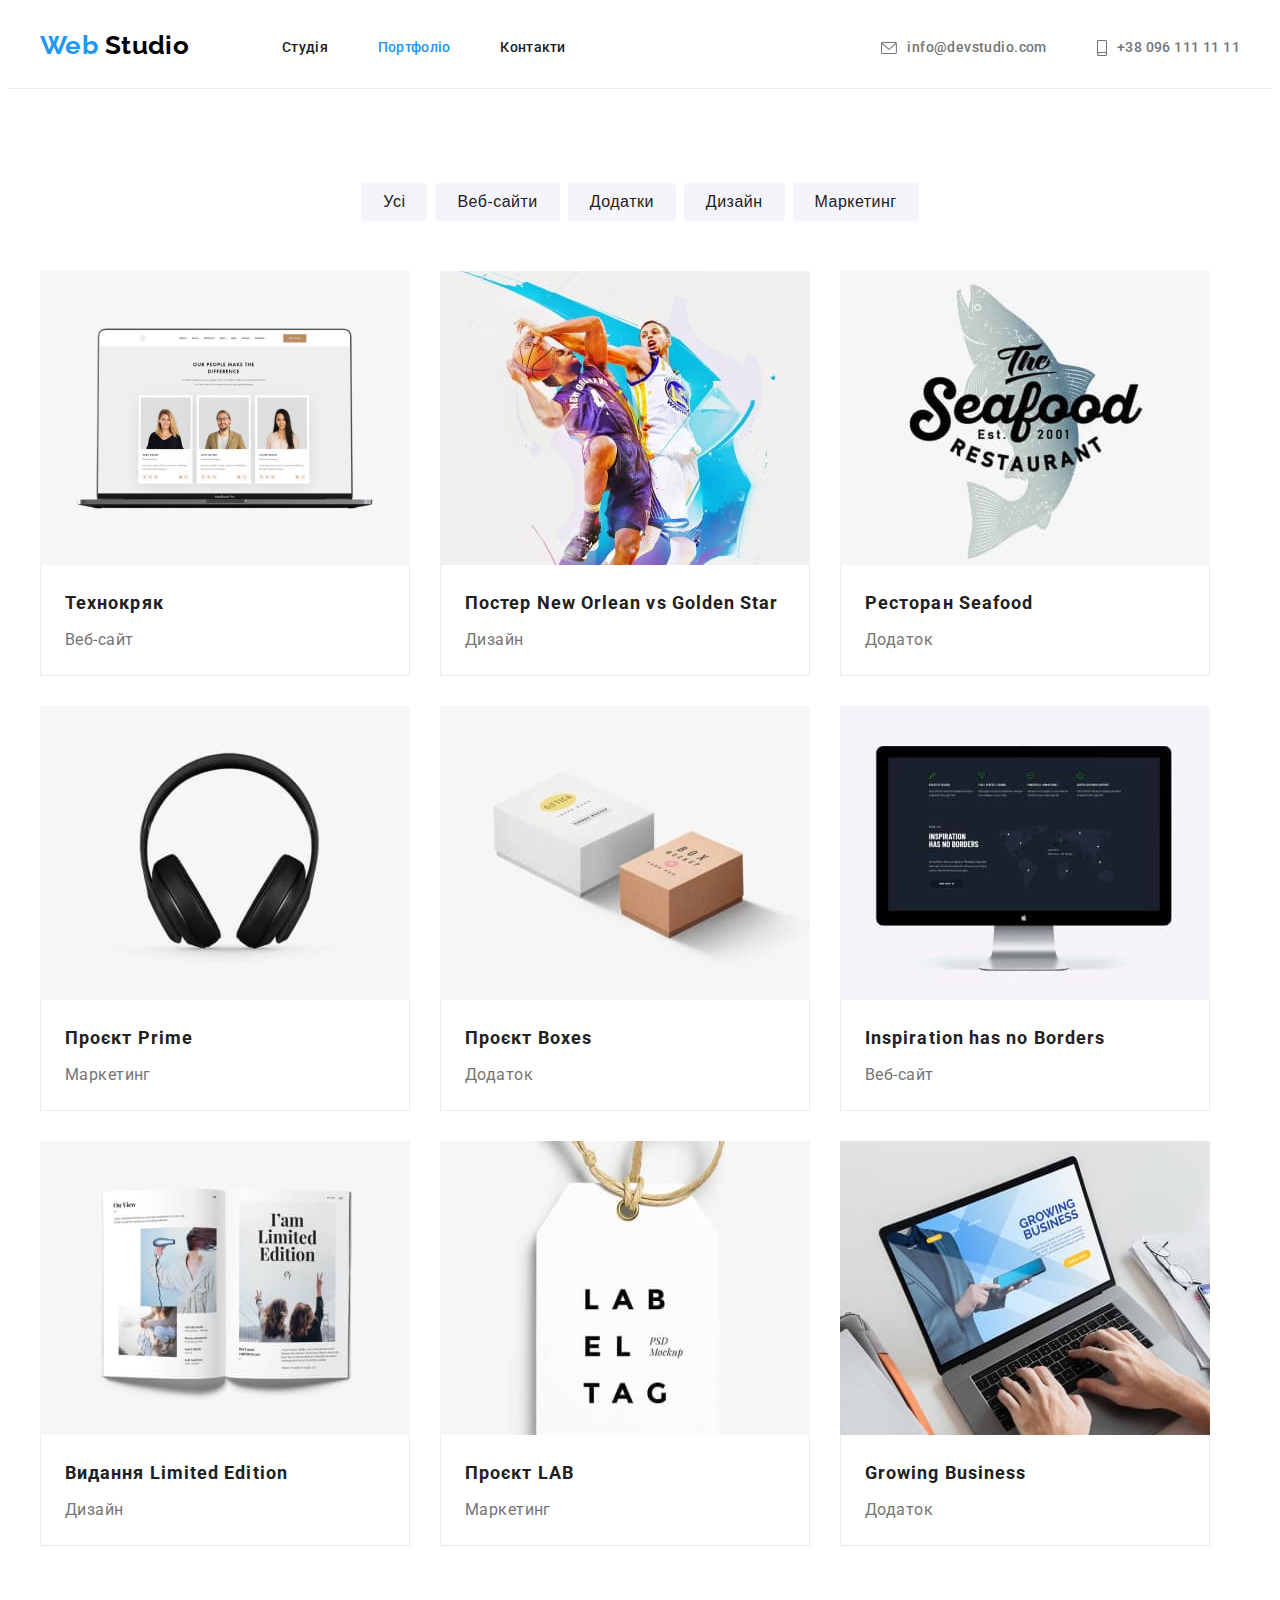
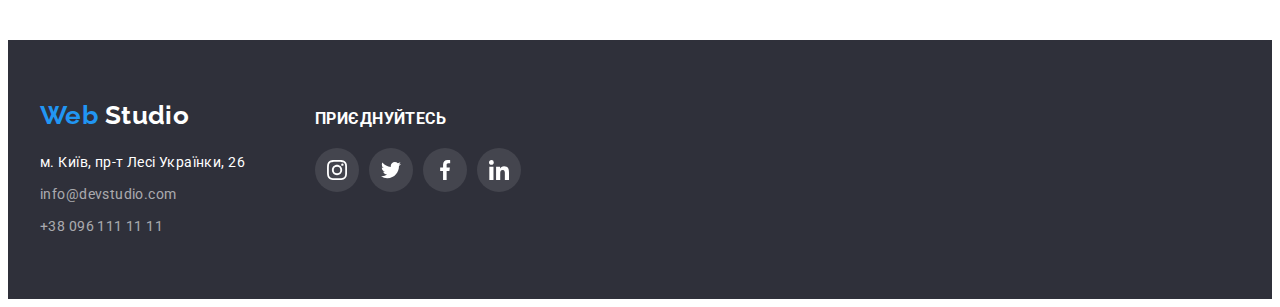
==== portfolio.html @ 29ea5ec9 "HW 5" ====
<!DOCTYPE html>
<html lang="en">
  <head>
    <meta charset="UTF-8" />
    <meta http-equiv="X-UA-Compatible" content="IE=edge" />
    <meta name="viewport" content="width=device-width, initial-scale=1.0" />
    <title>Document</title>
    <link rel="preconnect" href="https://fonts.googleapis.com" />
    <link rel="preconnect" href="https://fonts.gstatic.com" crossorigin />
    <link
      href="https://fonts.googleapis.com/css2?family=Raleway:wght@700&family=Roboto:wght@400;500;700;900&display=swap"
      rel="stylesheet"
    />
    <link
      rel="stylesheet"
      href="https://cdnjs.cloudflare.com/ajax/libs/modern-normalize/1.1.0/modern-normalize.min.css"
      integrity="sha512-wpPYUAdjBVSE4KJnH1VR1HeZfpl1ub8YT/NKx4PuQ5NmX2tKuGu6U/JRp5y+Y8XG2tV+wKQpNHVUX03MfMFn9Q=="
      crossorigin="anonymous"
      referrerpolicy="no-referrer"
    />
    <link rel="stylesheet" href="./css/styles.css" />
  </head>
  <body>
    <header>
      <!--Nav menu-->
      <div class="conteiner-head head-flex">
        <nav class="nav-flex">
          <a class="logo" href="./index.html">
            Web
            <span class="logo-studio">Studio</span>
          </a>

          <ul class="nav">
            <li class="item">
              <a class="nav-link studio" href="./index.html">Студія</a>
            </li>
            <li class="item">
              <a class="nav-link portfolio current" href="./portfolio.html"
                >Портфоліо</a
              >
            </li>
            <li class="item">
              <a class="nav-link contacts" href="">Контакти</a>
            </li>
          </ul>
        </nav>

        <!--Contacts-->
        <ul class="contacts">
          <li class="item">
            <a class="mail svg-contacts" href="mailto:info@devstudio.com">
              <svg class="svg-icons" width="16px" height="12px">
                <use href="./images/sprite.svg#icon-envelope"></use>
              </svg>
              info@devstudio.com
            </a>
          </li>
          <li class="item">
            <a class="tel svg-contacts" href="tel:+380961111111">
              <svg class="svg-icons" width="10px" height="16px">
                <use href="./images/sprite.svg#icon-smartphone"></use>
              </svg>
              +38 096 111 11 11
            </a>
          </li>
        </ul>
      </div>
    </header>
    <main>
      <!-- Filters -->
      <section class="portfolio section portfolio-border">
        <div class="conteiner">
          <ul class="button-portfolio">
            <li class="but">
              <button class="button-filters" type="button">Усі</button>
            </li>
            <li class="but">
              <button class="button-filters" type="button">Веб-сайти</button>
            </li>
            <li class="but">
              <button class="button-filters" type="button">Додатки</button>
            </li>
            <li class="but">
              <button class="button-filters" type="button">Дизайн</button>
            </li>
            <li class="but">
              <button class="button-filters" type="button">Маркетинг</button>
            </li>
          </ul>

          <!-- Portfolio -->
          <h1 class="visually-hidden">Портфоліо</h1>
          <!-- h2 потім скирю, вирішив вказати для семантичності  -->
          <ul class="portfolio-list">
            <li class="portfolio-item">
              <a href="" class="portfolio-link">
                <img
                  class="portfolio-img"
                  src="./images/portfolio_img/img_2.jpg"
                  alt="Технокряк"
                  width="370"
                />
                <div class="products">
                  <h2 class="portfolio-title">Технокряк</h2>
                  <p class="portfolio-content">Веб-сайт</p>
                </div>
              </a>
            </li>
            <li class="portfolio-item">
              <a href="" class="portfolio-link">
                <img
                  class="portfolio-img"
                  src="./images/portfolio_img/img_9.jpg"
                  alt="Постер New Orlean vs Golden Star"
                  width="370"
                />
                <div class="products">
                  <h2 class="portfolio-title">
                    Постер New Orlean vs Golden Star
                  </h2>
                  <p class="portfolio-content">Дизайн</p>
                </div>
              </a>
            </li>
            <li class="portfolio-item">
              <a href="" class="portfolio-link">
                <img
                  class="portfolio-img"
                  src="./images/portfolio_img/img_1.jpg"
                  alt="Ресторан Seafood"
                  width="370"
                />
                <div class="products">
                  <h2 class="portfolio-title">Ресторан Seafood</h2>
                  <p class="portfolio-content">Додаток</p>
                </div>
              </a>
            </li>
            <li class="portfolio-item">
              <a href="" class="portfolio-link">
                <img
                  class="portfolio-img"
                  src="./images/portfolio_img/img_3.jpg"
                  alt="Проєкт Prime"
                  width="370"
                />
                <div class="products">
                  <h2 class="portfolio-title">Проєкт Prime</h2>
                  <p class="portfolio-content">Маркетинг</p>
                </div>
              </a>
            </li>
            <li class="portfolio-item">
              <a href="" class="portfolio-link">
                <img
                  class="portfolio-img"
                  src="./images/portfolio_img/img_4.jpg"
                  alt="Проєкт Boxes"
                  width="370"
                />
                <div class="products">
                  <h2 class="portfolio-title">Проєкт Boxes</h2>
                  <p class="portfolio-content">Додаток</p>
                </div>
              </a>
            </li>
            <li class="portfolio-item">
              <a href="" class="portfolio-link">
                <img
                  class="portfolio-img"
                  src="./images/portfolio_img/img_5.jpg"
                  alt="Inspiration has no Borders"
                  width="370"
                />
                <div class="products">
                  <h2 class="portfolio-title">Inspiration has no Borders</h2>
                  <p class="portfolio-content">Веб-сайт</p>
                </div>
              </a>
            </li>
            <li class="portfolio-item">
              <a href="" class="portfolio-link">
                <img
                  class="portfolio-img"
                  src="./images/portfolio_img/img_6.jpg"
                  alt="Видання Limited Edition"
                  width="370"
                />
                <div class="products">
                  <h2 class="portfolio-title">Видання Limited Edition</h2>
                  <p class="portfolio-content">Дизайн</p>
                </div>
              </a>
            </li>
            <li class="portfolio-item">
              <a href="" class="portfolio-link">
                <img
                  class="portfolio-img"
                  src="./images/portfolio_img/img_7.jpg"
                  alt="Проєкт LAB"
                  width="370"
                />
                <div class="products">
                  <h2 class="portfolio-title">Проєкт LAB</h2>
                  <p class="portfolio-content">Маркетинг</p>
                </div>
              </a>
            </li>
            <li class="portfolio-item">
              <a href="" class="portfolio-link">
                <img
                  class="portfolio-img"
                  src="./images/portfolio_img/img_8.jpg"
                  alt="Growing Business"
                  width="370"
                />
                <div class="products">
                  <h2 class="portfolio-title">Growing Business</h2>
                  <p class="portfolio-content">Додаток</p>
                </div>
              </a>
            </li>
          </ul>
        </div>
      </section>
    </main>
    <!--Footer-->
    <footer class="footer">
      <div class="conteiner">
        <div class="conteiner-adres">
          <div class="adress-left">
            <a class="logo" href="./index.html">
              Web
              <span class="logo-studio-collor">Studio</span>
            </a>
            <address class="adres conteiner-footer-flex">
              <ul class="address-list">
                <li class="address-item">
                  <a
                    class="address-position"
                    href="https://goo.gl/maps/iZfFcjyfjf4LChwR7"
                    target="_blank"
                    rel="noopener noreferrer"
                  >
                    <span class="address"
                      >м. Київ, пр-т Лесі Українки, 26</span
                    ></a
                  >
                </li>
                <li class="item">
                  <a class="contacts-foot" href="mailto:info@devstudio.com"
                    >info@devstudio.com</a
                  >
                </li>
                <li class="item">
                  <a class="contacts-foot" href="tel:+380961111111"
                    >+38 096 111 11 11</a
                  >
                </li>
              </ul>
            </address>
          </div>
          <!-- Средняя часть футера с линками на соц сети -->
          <div class="center-footer">
            <h3 class="title-footer">Приєднуйтесь</h3>
            <ul class="footer-link">
              <li class="social-link-cont">
                <a
                  href="https://www.instagram.com/"
                  aria-label="Instagram"
                  class="href-footer-link"
                >
                  <svg class="soc-icons" width="20px" height="20px">
                    <use href="./images/sprite.svg#icon-instagram"></use>
                  </svg>
                </a>
              </li>
              <li class="social-link-cont">
                <a
                  href="https://www.twitter.com/"
                  aria-label="Twitter"
                  class="href-footer-link"
                >
                  <svg class="soc-icons" width="20px" height="20px">
                    <use href="./images/sprite.svg#icon-twitter"></use>
                  </svg>
                </a>
              </li>
              <li class="social-link-cont">
                <a
                  href="https://www.facebook.com/"
                  aria-label="Facebook"
                  class="href-footer-link"
                >
                  <svg class="soc-icons" width="20px" height="20px">
                    <use href="./images/sprite.svg#icon-facebook"></use>
                  </svg>
                </a>
              </li>
              <li class="social-link-cont">
                <a
                  href="https://www.linkedin.com/"
                  aria-label="linkedin"
                  class="href-footer-link"
                >
                  <svg class="soc-icons" width="20px" height="20px">
                    <use href="./images/sprite.svg#icon-linkedin"></use>
                  </svg>
                </a>
              </li>
            </ul>
          </div>
        </div>
      </div>
    </footer>
  </body>
</html>
<!--Readi quest-->
---- css/styles.css ----
:root {
  --brand-color-left: #2196F3;
  --brand-color-right: #000000;
  --brand-color-fut: #FFFFFF;
  --hover-color: #2196F3;
  --nav-color: #212121;
  --contacts-color: #757575;
  --hero-bg-color: #2F303A;
  --light-collor: #FFFFFF;
  --button-color: #2196F3;
  --button-hover-color: #188CE8;
  --spec-content-color: #757575;
  --team-content-color: #F5F4FA; 
  --footer-color: #2F303A;
  --cont-foot-color: #ffffff99;
  --button-filters-color: #F5F4FA;
  --portfolio-content-color: #757575;
  --soft-color: #212121;
  --border-color-top: #ECECEC;
  --icons-color: #AFB1B8;
}


body {
  font-family: 'Roboto';
  font-size: 14px;
  color: var(--soft-color);
  letter-spacing: 0.03em;
  background-color: var(--light-collor);
  
}

h1, h2, h3, p, ul {
  margin: 0;
  padding: 0;
}
li {
  list-style-type: none;
}

img {
  display: block;
  max-width: 100%;
  height: auto;
}

a {
  text-decoration: none;
}

.section {
  padding-top: 94px;
  padding-bottom: 94px;
}
/* Оформлення логотипу */
.logo {
text-decoration: none;
font-family: 'Raleway';
  font-weight: 700;
  font-size: 26px;
  line-height: 1.19;
  color: var(--brand-color-left);
}
/* Друга частина лого */
.logo-studio {
  text-decoration: none;
font-family: 'Raleway';
  font-weight: 700;
  font-size: 26px;
  line-height: 1.19;
  color: var(--brand-color-right);
}
/* Частина лого у футері (біла)*/
.logo-studio-collor {
font-family: 'Raleway';
  font-weight: 700;
  font-size: 26px;
  line-height: 1.19;
  color: var(--brand-color-fut);
}

/* Навігація сайту */
.nav-link {
  display: block;
  padding-top: 10px;
  padding-bottom: 10px;
  text-decoration: none;
  list-style: none;
    font-weight: 500;
    line-height: 1.14;
    letter-spacing: 0.02em;
    color: var(--nav-color);

}

.head-flex {
  display: flex;
  align-items: center;
  height: 80px;

}
.nav .item {
  margin-right: 50px;
}

.nav .item:last-child {
  margin-right: 0;

}

.nav-flex {
  display: flex;
}
.nav {
  display: flex;
  margin-left: 93px;
}
.nav-link:hover, 
.nav-link:focus {
  color: var(--hover-color);
}

.nav .studio.current,
.nav .portfolio.current {
  color: var(--hover-color);
}


.conteiner-bottom.portf {
  margin-bottom: 94px;
}

.conteiner-head {
  margin-left: auto;
  margin-right: auto;
  width: 1200px;
  padding-left: 15px;
  padding-right: 15px;
}



.conteiner {
  margin: 0 auto;
  width: 1200px;
  padding-left: 15px;
  padding-right: 15px;
}

/* Контакти сайту */
.contacts a {
  display: flex;
  align-items: center;
    font-weight: 500;
    line-height: 1.14;
    text-decoration: none;
    color: var(--contacts-color);
}

.contacts a:hover,
.contacts a:focus {
color: var(--hover-color);
}


.contacts {
  display:flex;
  margin-left: auto;
  align-items: center
}

.contacts .item {
  margin-right: 50px;
}

.contacts .item:last-child {
  margin-right: 0;
}


.svg-icons{
    margin-right: 10px;
    fill: currentColor;
}


.svg-contacts-conteiner {
  display: block;
  
}
/* Стилі на основний заголовок  */

.hero {
  max-width: 1600px;
  height: 600px;
  margin-left: auto;
  margin-right: auto;
  text-align: center;
  padding: 200px 0;
  background-image: linear-gradient( to right, rgba(47, 48, 58, 0.4), rgba(47, 48, 58, 0.4) ), url(../images/bg_mode.jpg);
  background-color: var(--hero-bg-color);
  background-repeat: no-repeat;
  background-position: center;
  background-size: cover;
}

.heero-title {
  font-weight: 900;
    font-size: 44px;
    line-height: 1.36;
    width: 696px;
    margin: 0 auto;
    margin-bottom: 30px;
    letter-spacing: 0.06em;
    text-transform: uppercase;
    color: var(--light-collor);
    text-shadow: 0px 4px 4px rgba(0, 0, 0, 0.25);
  
}
/* Стилі на кнопку під основним банером */
.button {
    font-family: inherit;
    font-weight: 700;
    font-size: 16px;
    line-height: 1.88;
    align-items: center;
    text-align: center;
    letter-spacing: 0.06em;
    border-radius: 4px;
    padding: 10px 32px;
    min-width: 216px;
    border: none;
    background: var(--button-color);
      color: var(--light-collor);
}

.button:hover,
.button:focus {
  background: var(--button-hover-color);
    box-shadow: 0px 4px 4px rgba(0, 0, 0, 0.15);
}

.button,
.button-filters {
  cursor: pointer;
}
/* Скриваємо заголовок h2 та h1 у портфоліо */
.visually-hidden {
  position: absolute;
  white-space: nowrap;
  width: 1px;
  height: 1px;
  overflow: hidden;
  border: 0;
  padding: 0;
  clip: rect(0 0 0 0);
  clip-path: inset(50%);
  margin: -1px;
}

.svg-conteiner {
  width: 270px;
  height: 120px;
  background-color: var(--team-content-color);
  display: flex;
  justify-content: center;
  align-items: center;
  margin-bottom: 30px;
  border-radius: 4px;
}


.special-list {
  display: flex;
  flex-wrap: wrap;
}

.special-list .item {
  width: 270px;
}

.special-list .item + .item {
  margin-left: 30px;
}



.special-title {
    font-weight: 700;
    line-height: 1.14;
    text-transform: uppercase;
    font-size: 14px;
    margin-bottom: 10px;

}

.conteiner.speccial {
  margin-bottom: 94px;
}


.special-content {
    line-height: 1.71;
    color: var(--spec-content-color);
}

.title {
    font-weight: 700;
    font-size: 36px;
    line-height: 1.17;
    text-align: center;
}

.photo {
  display: flex;
  flex-wrap: wrap;
}
.photo .img + .img {
  margin-left: 30px;
}



.proffesional {
  padding-top: 0;
}

.team-list {
  display: flex;
  flex-wrap: wrap;
}

.team-list .team-item + .team-item {
  margin-left: 30px;
}

.team .title {
  margin-bottom: 50px;
}
.team-item {
  width: 270px;
  background-color: var(--light-collor);
  box-shadow: 0px 1px 3px rgba(0, 0, 0, 0.12), 0px 1px 1px rgba(0, 0, 0, 0.14), 0px 2px 1px rgba(0, 0, 0, 0.2);
    border-radius: 0px 0px 4px 4px;
}


.team-name {
  margin-bottom: 10px;
}


.team {
  background: var(--team-content-color);
}

.team-name {
font-weight: 500;
  font-size: 16px;
  line-height: 1.19;
  text-align: center;
}

.team-post {
  font-size: 16px;
  line-height: 1.19;
  text-align: center;
  color: var(--spec-content-color);
}

.div-team {
  padding-top: 30px;
  padding-bottom: 30px;
  
}

.social-link {
  display: flex;
  justify-content: center;
  margin-top: -14px;
  margin-bottom: 30px;
}

.href-social-link {
  display: flex;
  width: 44px;
  height: 44px;
  border-radius: 50%;
  justify-content: center;
  align-items: center;
  fill: var(--icons-color);
}

.social-link-cont:not(:last-child){
  margin-right: 10px;
}

.href-social-link:hover,
.href-social-link:focus {
fill: var(--light-collor);
 background-color: var(--hover-color);
}



.regular-link {
  display: flex;
  justify-content: center;
  align-items: center;
  width: 170px;
  height: 92px;
  border: 1px solid var(--icons-color);
  fill: var(--icons-color);
  border-radius: 4px;
}

.regular-cust:not(:last-child){
  margin-right: 30px;
}

.regular-cust-flex {
  display: flex;
  justify-content: center;
  align-self: center;
}

.regular-section .title {
margin-bottom: 50px;
}

.regular-link:hover,
 .regular-link:focus {
  fill: var(--hover-color);
  border: 1px solid var(--hover-color);
}

.conteiner-portfolio-bottom .title {
  padding-top: 94px;
padding-bottom: 50px;
}

.conteiner .busines {
  margin-bottom: 50px;
}


.footer.portfolio {
  margin-top: 94px;
}

.footer {
  background: var(--footer-color);
  padding: 60px 0;
}

.contacts-foot {
    text-decoration: none;
    font-weight: 400;
    line-height: 1.71;
    color: var(--cont-foot-color);

}

.contacts-foot:hover,
.contacts-foot:focus {
  color: var(--hover-color);
}
.address {
text-decoration: none;
line-height: 1.71;
color: var(--light-collor);
}

.address-item {
  line-height: 1.71;
  letter-spacing: 0.03em;
  color: var(--light-collor);
}


.title-footer {
    line-height: 1.14;
    text-transform: uppercase;
    margin-bottom: 20px;
    color: var(--light-collor);
}

.conteiner-adres {
  display: flex;
  align-items: baseline;
}

.footer-link {
  display: flex;
}

.href-footer-link {
  display: flex;
  width: 44px;
  height: 44px;
  border-radius: 50%;
  justify-content: center;
  align-items: center;
  fill: var(--brand-color-fut);
  background: rgba(255, 255, 255, 0.1);

}

.href-footer-link:hover,
.href-footer-link:focus {
  background: var(--hover-color)
}

.center-footer {
  margin-left: 70px;
}
/* Portfolio */

.button-filters {
  display: block;
  font-weight: 500;
    font-size: 16px;
    line-height: 1.63;
    letter-spacing: 0.03em;
    background-color: var(--button-filters-color);
    color: var(--nav-color);
    border-radius: 4px; 
    border: none;
    padding: 6px 22px;
}

.button-filters:hover,
.button-filters:focus {
  background-color: var(--button-hover-color);
  color: var(--light-collor);
  box-shadow: 0px 3px 1px rgba(0, 0, 0, 0.1), 0px 1px 2px rgba(0, 0, 0, 0.08), 0px 2px 2px rgba(0, 0, 0, 0.12);
}

.portfolio-border{
  border-top: 1px solid var(--border-color-top);

}

.portfolio-list {
  display: flex;
  flex-wrap: wrap;

}

.portfolio-item {
  width: 370px;
  margin-right: 30px;
  margin-bottom: 30px;
}

.portfolio-item:nth-child(3n){
  margin-right: 0px;
}

.portfolio-item:nth-last-child(-n + 3){
  margin-bottom: 0px;
}

.portfolio-link:hover,
.portfolio-link:focus {
  border: 1px solid #EEEEEE;
  box-shadow: 0px 1px 1px rgba(0, 0, 0, 0.12), 0px 4px 4px rgba(0, 0, 0, 0.06), 1px 4px 6px rgba(0, 0, 0, 0.16);
}
.portfolio-title {
  font-weight: 700;
    font-size: 18px;
    line-height: 2.0;
    letter-spacing: 0.06em;
    margin-bottom: 4px;
}

.portfolio-content {
    font-size: 16px;
    line-height: 1.87;
    color: var(--portfolio-content-color);

}

.portfolio-link {
  display: block;
  color: var(--soft-color);
}

.products {
  padding: 20px 24px 20px 24px;
  border: 1px solid var(--border-color-top);
  border-top: none;
  
}


.adres {
  font-style: normal;
  margin-top: 20px;
}
.address-position {
  text-decoration: none;
}

.address:hover,
.address:focus{
  color: var(--button-hover-color);
}


.button-portfolio {
  display: flex;
justify-content: center;
margin-bottom: 50px;

}

.button-portfolio .but + .but {
margin-left: 8px;

}

.address-list .item {
margin-top: 8px;
}

/* test */
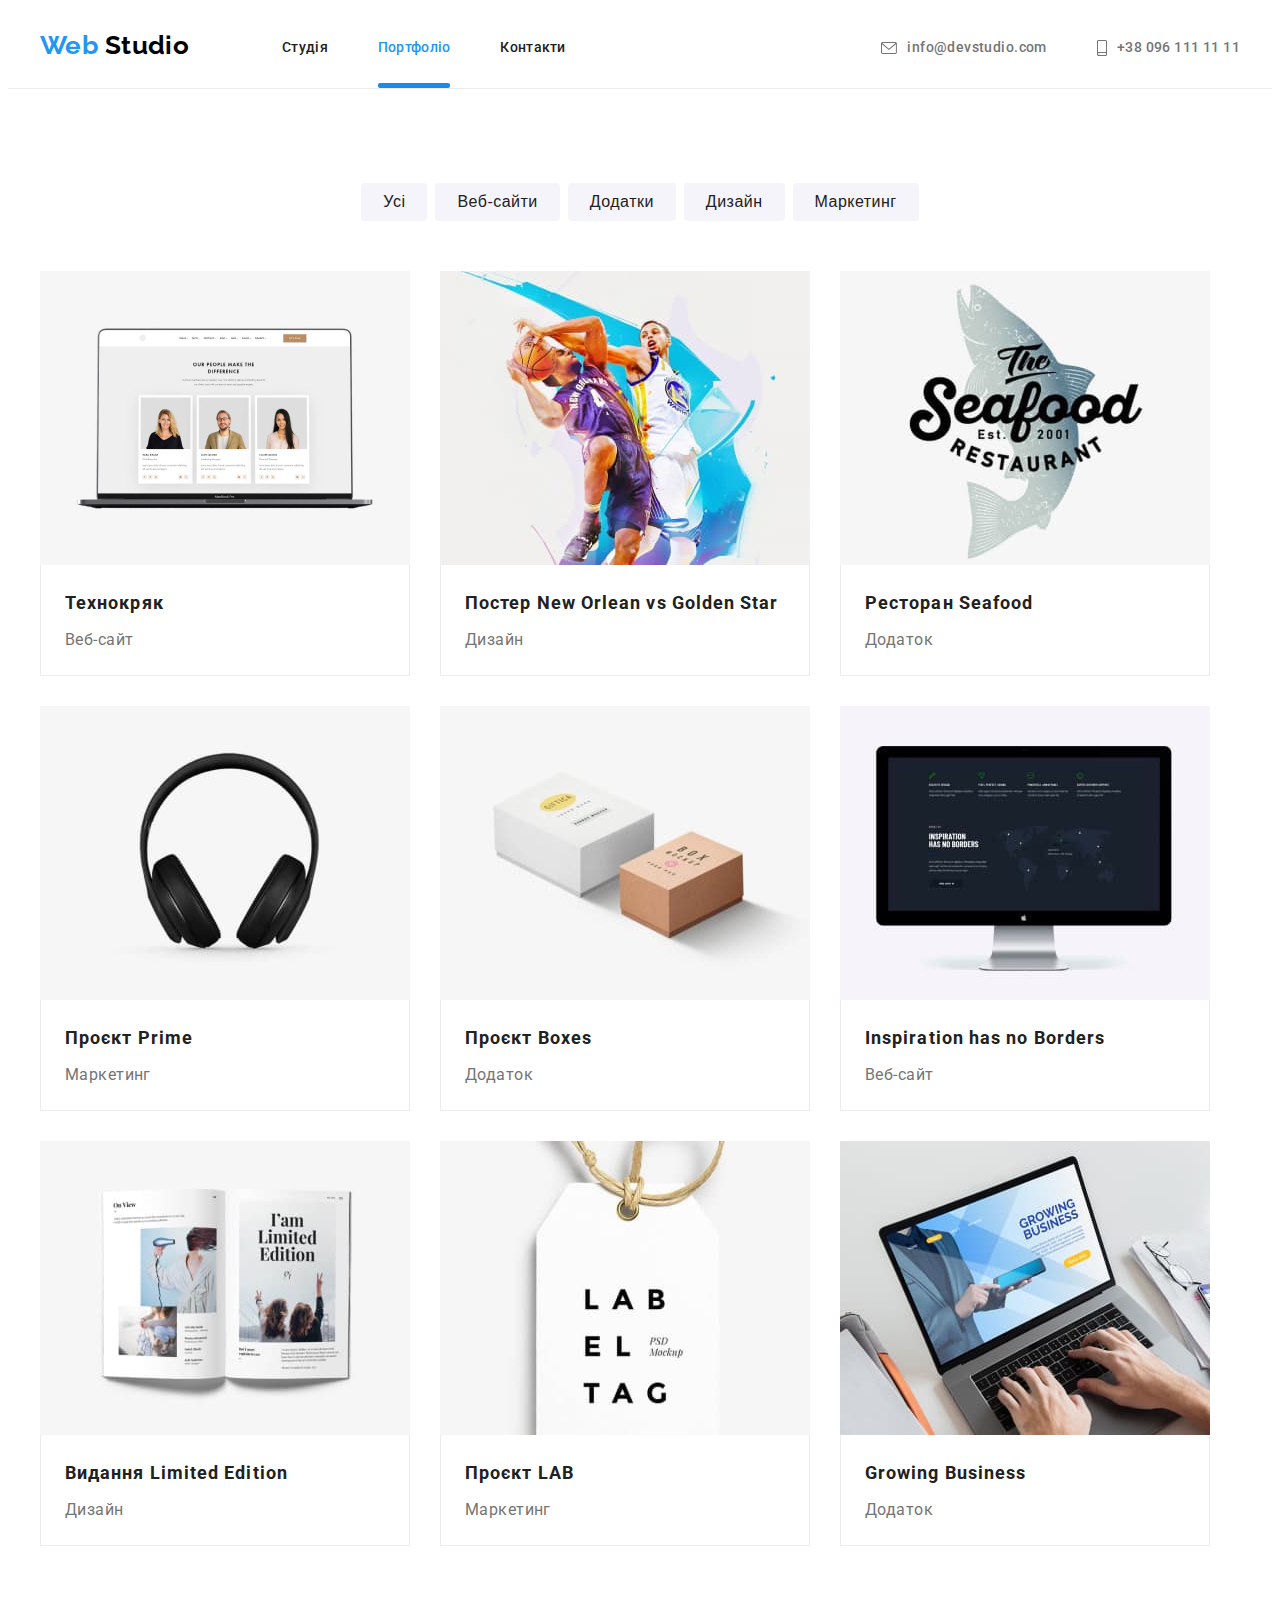
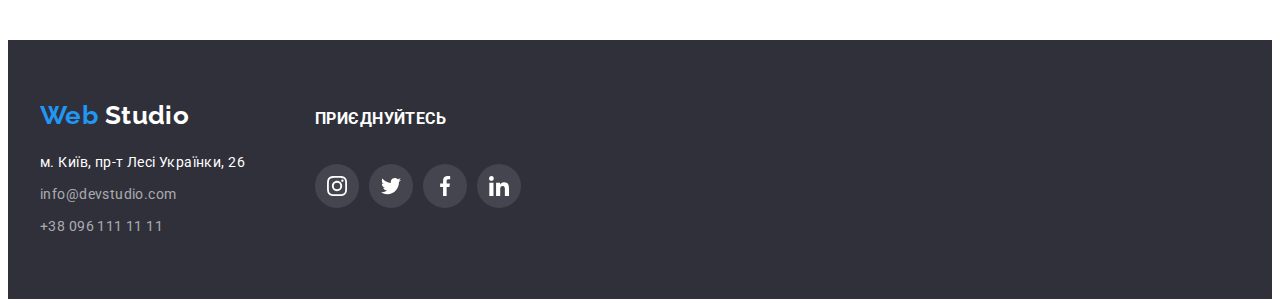
==== commit 042f4394: "Готовое ДЗ №5" ====
--- a/portfolio.html
+++ b/portfolio.html
@@ -92,14 +92,20 @@
           <h1 class="visually-hidden">Портфоліо</h1>
           <!-- h2 потім скирю, вирішив вказати для семантичності  -->
           <ul class="portfolio-list">
-            <li class="portfolio-item">
+            
+            <li class="portfolio-item">
+              <div class="tools-portfolio">
               <a href="" class="portfolio-link">
                 <img
                   class="portfolio-img"
                   src="./images/portfolio_img/img_2.jpg"
                   alt="Технокряк"
                   width="370"
-                />
+                                  />
+                <div class="overley">
+                <p class="portfolio-discr">Ресурс пропонує комплексні пропозиції з різним рівнем функціоналу та сервісів. Все це дозволить відвідувачу отримати вичерпні відомості про компанію чи приватну особу.</p>
+                </div>
+              </div>
                 <div class="products">
                   <h2 class="portfolio-title">Технокряк</h2>
                   <p class="portfolio-content">Веб-сайт</p>
@@ -107,6 +113,7 @@
               </a>
             </li>
             <li class="portfolio-item">
+              <div class="tools-portfolio">
               <a href="" class="portfolio-link">
                 <img
                   class="portfolio-img"
@@ -114,6 +121,11 @@
                   alt="Постер New Orlean vs Golden Star"
                   width="370"
                 />
+                 <div class="overley">
+                <p class="portfolio-discr">Ресурс пропонує комплексні пропозиції з різним рівнем функціоналу та сервісів. Все це дозволить відвідувачу отримати вичерпні відомості про компанію чи приватну особу.</p>
+                </div>
+                
+                </div>
                 <div class="products">
                   <h2 class="portfolio-title">
                     Постер New Orlean vs Golden Star
@@ -123,6 +135,7 @@
               </a>
             </li>
             <li class="portfolio-item">
+              <div class="tools-portfolio">
               <a href="" class="portfolio-link">
                 <img
                   class="portfolio-img"
@@ -130,6 +143,10 @@
                   alt="Ресторан Seafood"
                   width="370"
                 />
+                 <div class="overley">
+                <p class="portfolio-discr">Ресурс пропонує комплексні пропозиції з різним рівнем функціоналу та сервісів. Все це дозволить відвідувачу отримати вичерпні відомості про компанію чи приватну особу.</p>
+                </div>
+                </div>
                 <div class="products">
                   <h2 class="portfolio-title">Ресторан Seafood</h2>
                   <p class="portfolio-content">Додаток</p>
@@ -137,6 +154,7 @@
               </a>
             </li>
             <li class="portfolio-item">
+              <div class="tools-portfolio">
               <a href="" class="portfolio-link">
                 <img
                   class="portfolio-img"
@@ -144,6 +162,10 @@
                   alt="Проєкт Prime"
                   width="370"
                 />
+                 <div class="overley">
+                <p class="portfolio-discr">Ресурс пропонує комплексні пропозиції з різним рівнем функціоналу та сервісів. Все це дозволить відвідувачу отримати вичерпні відомості про компанію чи приватну особу.</p>
+                </div>
+                </div>
                 <div class="products">
                   <h2 class="portfolio-title">Проєкт Prime</h2>
                   <p class="portfolio-content">Маркетинг</p>
@@ -151,6 +173,7 @@
               </a>
             </li>
             <li class="portfolio-item">
+              <div class="tools-portfolio">
               <a href="" class="portfolio-link">
                 <img
                   class="portfolio-img"
@@ -158,6 +181,10 @@
                   alt="Проєкт Boxes"
                   width="370"
                 />
+                 <div class="overley">
+                <p class="portfolio-discr">Ресурс пропонує комплексні пропозиції з різним рівнем функціоналу та сервісів. Все це дозволить відвідувачу отримати вичерпні відомості про компанію чи приватну особу.</p>
+                </div>
+                </div>
                 <div class="products">
                   <h2 class="portfolio-title">Проєкт Boxes</h2>
                   <p class="portfolio-content">Додаток</p>
@@ -165,6 +192,7 @@
               </a>
             </li>
             <li class="portfolio-item">
+              <div class="tools-portfolio">
               <a href="" class="portfolio-link">
                 <img
                   class="portfolio-img"
@@ -172,6 +200,10 @@
                   alt="Inspiration has no Borders"
                   width="370"
                 />
+                 <div class="overley">
+                <p class="portfolio-discr">Ресурс пропонує комплексні пропозиції з різним рівнем функціоналу та сервісів. Все це дозволить відвідувачу отримати вичерпні відомості про компанію чи приватну особу.</p>
+                </div>
+                </div>
                 <div class="products">
                   <h2 class="portfolio-title">Inspiration has no Borders</h2>
                   <p class="portfolio-content">Веб-сайт</p>
@@ -179,6 +211,7 @@
               </a>
             </li>
             <li class="portfolio-item">
+              <div class="tools-portfolio">
               <a href="" class="portfolio-link">
                 <img
                   class="portfolio-img"
@@ -186,6 +219,10 @@
                   alt="Видання Limited Edition"
                   width="370"
                 />
+                 <div class="overley">
+                <p class="portfolio-discr">Ресурс пропонує комплексні пропозиції з різним рівнем функціоналу та сервісів. Все це дозволить відвідувачу отримати вичерпні відомості про компанію чи приватну особу.</p>
+                </div>
+                </div>
                 <div class="products">
                   <h2 class="portfolio-title">Видання Limited Edition</h2>
                   <p class="portfolio-content">Дизайн</p>
@@ -193,6 +230,7 @@
               </a>
             </li>
             <li class="portfolio-item">
+              <div class="tools-portfolio">
               <a href="" class="portfolio-link">
                 <img
                   class="portfolio-img"
@@ -200,6 +238,10 @@
                   alt="Проєкт LAB"
                   width="370"
                 />
+                 <div class="overley">
+                <p class="portfolio-discr">Ресурс пропонує комплексні пропозиції з різним рівнем функціоналу та сервісів. Все це дозволить відвідувачу отримати вичерпні відомості про компанію чи приватну особу.</p>
+                </div>
+                </div>
                 <div class="products">
                   <h2 class="portfolio-title">Проєкт LAB</h2>
                   <p class="portfolio-content">Маркетинг</p>
@@ -207,6 +249,7 @@
               </a>
             </li>
             <li class="portfolio-item">
+              <div class="tools-portfolio">
               <a href="" class="portfolio-link">
                 <img
                   class="portfolio-img"
@@ -214,6 +257,10 @@
                   alt="Growing Business"
                   width="370"
                 />
+                 <div class="overley">
+                <p class="portfolio-discr">Ресурс пропонує комплексні пропозиції з різним рівнем функціоналу та сервісів. Все це дозволить відвідувачу отримати вичерпні відомості про компанію чи приватну особу.</p>
+                </div>
+                </div>
                 <div class="products">
                   <h2 class="portfolio-title">Growing Business</h2>
                   <p class="portfolio-content">Додаток</p>
--- a/css/styles.css
+++ b/css/styles.css
@@ -18,6 +18,8 @@
   --soft-color: #212121;
   --border-color-top: #ECECEC;
   --icons-color: #AFB1B8;
+  --hover-overley: rgba(33, 150, 243, 0.9);
+  --cubic-bezier: cubic-bezier(0.4, 0, 0.2, 1);
 }
 
 
@@ -90,7 +92,24 @@
     line-height: 1.14;
     letter-spacing: 0.02em;
     color: var(--nav-color);
-
+    transition-property: var(--nav-color);
+      transition-duration: 250ms;
+      transition-timing-function: var(--cubic-bezier);
+
+}
+
+.nav .studio.current::after,
+.nav .portfolio.current::after
+ {
+  content: "";
+  position: absolute;
+  bottom: -22px;
+  left: 0;
+  display: block;
+  width: 100%;
+  height: 5px;
+  border-radius: 2px;
+  background-color: var(--button-hover-color);
 }
 
 .head-flex {
@@ -122,6 +141,7 @@
 
 .nav .studio.current,
 .nav .portfolio.current {
+  position: relative;
   color: var(--hover-color);
 }
 
@@ -155,6 +175,11 @@
     line-height: 1.14;
     text-decoration: none;
     color: var(--contacts-color);
+    transition-property: var(--contacts-color);
+      transition-duration: 250ms;
+      transition-timing-function: var(--cubic-bezier);
+
+
 }
 
 .contacts a:hover,
@@ -166,7 +191,9 @@
 .contacts {
   display:flex;
   margin-left: auto;
-  align-items: center
+  align-items: center;
+
+  
 }
 
 .contacts .item {
@@ -232,6 +259,9 @@
     border: none;
     background: var(--button-color);
       color: var(--light-collor);
+      transition-property: var(--button-color);
+        transition-duration: 250ms;
+        transition-timing-function: var(--cubic-bezier);
 }
 
 .button:hover,
@@ -315,7 +345,7 @@
   display: flex;
   flex-wrap: wrap;
 }
-.photo .img + .img {
+.proff-cont + .proff-cont {
   margin-left: 30px;
 }
 
@@ -323,6 +353,35 @@
 
 .proffesional {
   padding-top: 0;
+}
+
+.proff-cont {
+  position: relative;
+}
+
+.proff-discr {
+  display: block;
+  position: absolute;
+  top: 50%;
+  left: 50%;
+  transform: translate(-50%, -50%);
+  font-weight: 700;
+    line-height: 1.14;
+    text-align: center;
+    letter-spacing: 0.03em;
+    text-transform: uppercase;
+    color: var(--light-collor);
+
+}
+
+.discr-cont {
+  position: absolute;
+ display: block;
+  bottom: 0;
+  left: 0;
+  width: 100%;
+  height: 70px;
+  background-color:rgba(47, 48, 58, 0.8);
 }
 
 .team-list {
@@ -377,9 +436,12 @@
 .social-link {
   display: flex;
   justify-content: center;
-  margin-top: -14px;
-  margin-bottom: 30px;
-}
+
+}
+
+
+
+
 
 .href-social-link {
   display: flex;
@@ -388,7 +450,18 @@
   border-radius: 50%;
   justify-content: center;
   align-items: center;
-  fill: var(--icons-color);
+  color: var(--icons-color);
+  transition-property: color;
+    transition-duration: 250ms;
+    transition-timing-function: var(--cubic-bezier);
+}
+
+.soc-icons {
+  fill: currentColor;
+}
+
+.social-link-cont {
+  margin-top: 16px;
 }
 
 .social-link-cont:not(:last-child){
@@ -397,7 +470,7 @@
 
 .href-social-link:hover,
 .href-social-link:focus {
-fill: var(--light-collor);
+color: var(--light-collor);
  background-color: var(--hover-color);
 }
 
@@ -410,8 +483,11 @@
   width: 170px;
   height: 92px;
   border: 1px solid var(--icons-color);
-  fill: var(--icons-color);
+  color: var(--icons-color);
   border-radius: 4px;
+  transition-property: color var(--icons-color);
+  transition-duration: 250ms;
+  transition-timing-function: var(--cubic-bezier);
 }
 
 .regular-cust:not(:last-child){
@@ -430,8 +506,12 @@
 
 .regular-link:hover,
  .regular-link:focus {
-  fill: var(--hover-color);
+  color: var(--hover-color);
   border: 1px solid var(--hover-color);
+}
+
+.svg-icons {
+  fill:currentColor
 }
 
 .conteiner-portfolio-bottom .title {
@@ -458,6 +538,9 @@
     font-weight: 400;
     line-height: 1.71;
     color: var(--cont-foot-color);
+    transition-property: var(--cont-foot-color);
+      transition-duration: 250ms;
+      transition-timing-function: var(--cubic-bezier);
 
 }
 
@@ -469,16 +552,21 @@
 text-decoration: none;
 line-height: 1.71;
 color: var(--light-collor);
+transition-property: var(--light-collor);
+  transition-duration: 250ms;
+  transition-timing-function: var(--cubic-bezier);
 }
 
 .address-item {
   line-height: 1.71;
   letter-spacing: 0.03em;
   color: var(--light-collor);
+ 
 }
 
 
 .title-footer {
+  font-weight: 700;
     line-height: 1.14;
     text-transform: uppercase;
     margin-bottom: 20px;
@@ -495,14 +583,19 @@
 }
 
 .href-footer-link {
+  font-weight: 700;
   display: flex;
   width: 44px;
   height: 44px;
   border-radius: 50%;
   justify-content: center;
   align-items: center;
-  fill: var(--brand-color-fut);
+  color: var(--brand-color-fut);
   background: rgba(255, 255, 255, 0.1);
+
+  transition-property: color var(--brand-color-fut);
+    transition-duration: 250ms;
+    transition-timing-function: var(--cubic-bezier);
 
 }
 
@@ -527,6 +620,10 @@
     border-radius: 4px; 
     border: none;
     padding: 6px 22px;
+    transition-property: var(--button-filters-color), var(--nav-color);
+      transition-duration: 250ms;
+      transition-timing-function: var(--cubic-bezier);
+    
 }
 
 .button-filters:hover,
@@ -547,10 +644,68 @@
 
 }
 
+.overley {
+  position: absolute;
+  top: 0;
+  left: 0;
+  width: 100%;
+  height: 100%;
+  background-color: rgba(33, 150, 243, 0.9);
+
+  opacity: 0;
+  
+
+  transform: translateY(100%);
+  transition: transform 250ms var(--cubic-bezier);
+}
+
+.portfolio-item:hover .overley,
+.portfolio-item:focus .overley {
+opacity: 1;
+transform: translateY(0);
+}
+
+/* .portfolio-item:hover .portfolio-link,
+ .portfolio-item:focus .portfolio-link {
+  border: 1px solid #EEEEEE;
+    box-shadow: 0px 1px 1px rgba(0, 0, 0, 0.12), 0px 4px 4px rgba(0, 0, 0, 0.06), 1px 4px 6px rgba(0, 0, 0, 0.16);
+} */
+
+
+.portfolio-discr {
+  display: flex;
+  justify-content: center;
+  align-items: center;
+  position: absolute;
+ top: 50%;
+ left: 50%;
+ transform: translate(-50%, -50% );
+width: 322px;
+  font-size: 18px;
+  line-height: 1.56;
+  letter-spacing: 0.03em;
+  color: var(--light-collor);
+ opacity: 0;
+
+}
+
+.portfolio-item:hover .portfolio-discr,
+ .portfolio-item:focus .portfolio-discr {
+  opacity: 1;
+}
+
+
+.tools-portfolio {
+  position: relative;
+  overflow: hidden;
+}
+
+
 .portfolio-item {
   width: 370px;
   margin-right: 30px;
   margin-bottom: 30px;
+  
 }
 
 .portfolio-item:nth-child(3n){
@@ -561,8 +716,8 @@
   margin-bottom: 0px;
 }
 
-.portfolio-link:hover,
-.portfolio-link:focus {
+.portfolio-item:hover,
+.portfolio-item:focus {
   border: 1px solid #EEEEEE;
   box-shadow: 0px 1px 1px rgba(0, 0, 0, 0.12), 0px 4px 4px rgba(0, 0, 0, 0.06), 1px 4px 6px rgba(0, 0, 0, 0.16);
 }
@@ -600,6 +755,7 @@
 }
 .address-position {
   text-decoration: none;
+ 
 }
 
 .address:hover,
@@ -624,4 +780,54 @@
 margin-top: 8px;
 }
 
-/* test */
+/* Modal window*/
+
+.backdrop {
+  position: fixed;
+  top: 0;
+  left: 0;
+  width: 100%;
+  height: 100%;
+  background-color: rgba(0, 0, 0, 0.2);
+  visibility: visible;
+  opacity: 1;
+  transition: opacity 250ms cubic-bezier(0.4, 0, 0.2, 1), visibility 250ms cubic-bezier(0.4, 0, 0.2, 1);
+  
+}
+
+.backdrop.is-hidden {
+  opacity: 0;
+  pointer-events: none;
+}
+
+.modal {
+  position: absolute;
+    top: 50%;
+    left: 50%;
+    transform: translate(-50%, -50%);
+    min-width: 530px;
+    min-height: 580px;
+    padding: 30px;
+    background: var(--light-collor);
+      box-shadow: 0px 1px 3px rgba(0, 0, 0, 0.12), 0px 1px 1px rgba(0, 0, 0, 0.14), 0px 2px 1px rgba(0, 0, 0, 0.2);
+      border-radius: 4px; 
+    
+
+}
+
+.modal-button {
+  position: absolute;
+  width: 30px;
+  height: 30px;
+  top: 8px;
+  right: 8px;
+  border-radius: 50%;
+  border: 1px solid rgba(0, 0, 0, 0.1);
+  background-color: var(--light-collor);
+       
+}
+
+
+
+
+
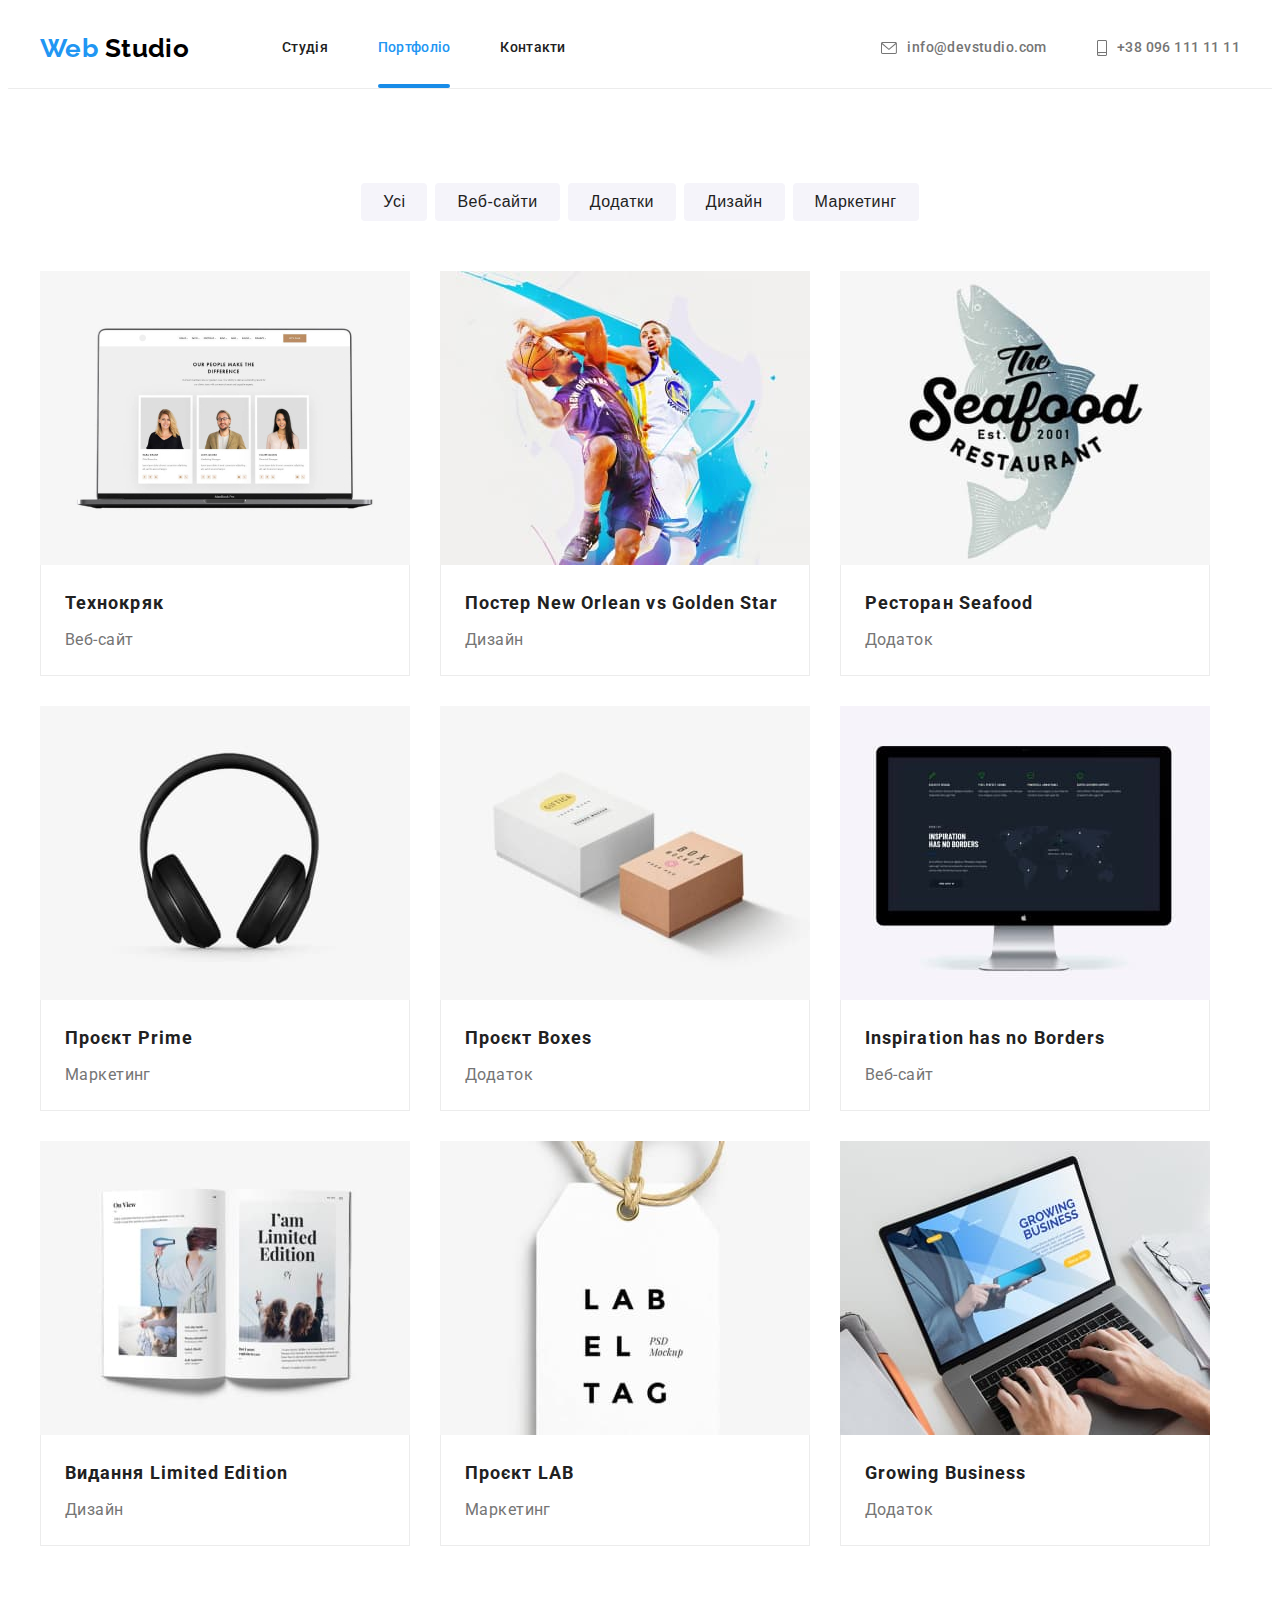
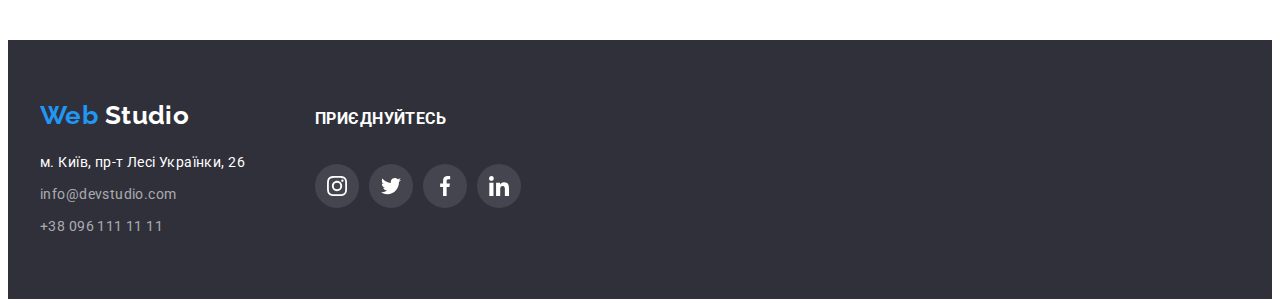
==== commit b7bfd4cd: "Правки ДЗ №5" ====
--- a/portfolio.html
+++ b/portfolio.html
@@ -93,7 +93,7 @@
           <!-- h2 потім скирю, вирішив вказати для семантичності  -->
           <ul class="portfolio-list">
             
-            <li class="portfolio-item">
+                 <li class="portfolio-item">
               <div class="tools-portfolio">
               <a href="" class="portfolio-link">
                 <img
--- a/css/styles.css
+++ b/css/styles.css
@@ -84,15 +84,15 @@
 /* Навігація сайту */
 .nav-link {
   display: block;
-  padding-top: 10px;
-  padding-bottom: 10px;
+  padding-top: 32px;
+  padding-bottom: 32px;
   text-decoration: none;
   list-style: none;
     font-weight: 500;
     line-height: 1.14;
     letter-spacing: 0.02em;
     color: var(--nav-color);
-    transition-property: var(--nav-color);
+    transition-property: color;
       transition-duration: 250ms;
       transition-timing-function: var(--cubic-bezier);
 
@@ -103,11 +103,10 @@
  {
   content: "";
   position: absolute;
-  bottom: -22px;
+  bottom: 0;
   left: 0;
-  display: block;
   width: 100%;
-  height: 5px;
+  height: 4px;
   border-radius: 2px;
   background-color: var(--button-hover-color);
 }
@@ -129,6 +128,7 @@
 
 .nav-flex {
   display: flex;
+  align-items: center;
 }
 .nav {
   display: flex;
@@ -175,7 +175,7 @@
     line-height: 1.14;
     text-decoration: none;
     color: var(--contacts-color);
-    transition-property: var(--contacts-color);
+    transition-property: color;
       transition-duration: 250ms;
       transition-timing-function: var(--cubic-bezier);
 
@@ -259,7 +259,7 @@
     border: none;
     background: var(--button-color);
       color: var(--light-collor);
-      transition-property: var(--button-color);
+      transition-property: color;
         transition-duration: 250ms;
         transition-timing-function: var(--cubic-bezier);
 }
@@ -360,29 +360,21 @@
 }
 
 .proff-discr {
-  display: block;
+  display: flex;
+  justify-content: center;
+ align-items: center;
   position: absolute;
-  top: 50%;
-  left: 50%;
-  transform: translate(-50%, -50%);
+  bottom: 0;
+  background-color: rgba(47, 48, 58, 0.8);
+  height: 70px;
+  width: 100%;
   font-weight: 700;
     line-height: 1.14;
-    text-align: center;
-    letter-spacing: 0.03em;
     text-transform: uppercase;
     color: var(--light-collor);
 
 }
 
-.discr-cont {
-  position: absolute;
- display: block;
-  bottom: 0;
-  left: 0;
-  width: 100%;
-  height: 70px;
-  background-color:rgba(47, 48, 58, 0.8);
-}
 
 .team-list {
   display: flex;
@@ -438,9 +430,6 @@
   justify-content: center;
 
 }
-
-
-
 
 
 .href-social-link {
@@ -451,7 +440,7 @@
   justify-content: center;
   align-items: center;
   color: var(--icons-color);
-  transition-property: color;
+  transition-property: color, background-color;
     transition-duration: 250ms;
     transition-timing-function: var(--cubic-bezier);
 }
@@ -485,7 +474,7 @@
   border: 1px solid var(--icons-color);
   color: var(--icons-color);
   border-radius: 4px;
-  transition-property: color var(--icons-color);
+  transition-property: color, border;
   transition-duration: 250ms;
   transition-timing-function: var(--cubic-bezier);
 }
@@ -538,7 +527,7 @@
     font-weight: 400;
     line-height: 1.71;
     color: var(--cont-foot-color);
-    transition-property: var(--cont-foot-color);
+    transition-property: color;
       transition-duration: 250ms;
       transition-timing-function: var(--cubic-bezier);
 
@@ -552,7 +541,7 @@
 text-decoration: none;
 line-height: 1.71;
 color: var(--light-collor);
-transition-property: var(--light-collor);
+transition-property: color;
   transition-duration: 250ms;
   transition-timing-function: var(--cubic-bezier);
 }
@@ -593,7 +582,7 @@
   color: var(--brand-color-fut);
   background: rgba(255, 255, 255, 0.1);
 
-  transition-property: color var(--brand-color-fut);
+  transition-property: color, background-color;
     transition-duration: 250ms;
     transition-timing-function: var(--cubic-bezier);
 
@@ -606,6 +595,18 @@
 
 .center-footer {
   margin-left: 70px;
+}
+
+
+
+.social-link-cont-foot:not(:last-child) {
+  margin-right: 10px;
+}
+
+.href-social-link-foot:hover,
+.href-social-link-foot:focus {
+  color: var(--light-collor);
+  background-color: var(--hover-color);
 }
 /* Portfolio */
 
@@ -620,7 +621,7 @@
     border-radius: 4px; 
     border: none;
     padding: 6px 22px;
-    transition-property: var(--button-filters-color), var(--nav-color);
+    transition-property: color, backgroun-color, box-shadow;
       transition-duration: 250ms;
       transition-timing-function: var(--cubic-bezier);
     
@@ -637,6 +638,8 @@
   border-top: 1px solid var(--border-color-top);
 
 }
+
+/* Карточки портфолио */
 
 .portfolio-list {
   display: flex;
@@ -697,7 +700,7 @@
 
 .tools-portfolio {
   position: relative;
-  overflow: hidden;
+ overflow: hidden;
 }
 
 
@@ -716,8 +719,8 @@
   margin-bottom: 0px;
 }
 
-.portfolio-item:hover,
-.portfolio-item:focus {
+.portfolio-item:hover .tools-portfolio,
+.portfolio-item:focus .tools-portfolio {
   border: 1px solid #EEEEEE;
   box-shadow: 0px 1px 1px rgba(0, 0, 0, 0.12), 0px 4px 4px rgba(0, 0, 0, 0.06), 1px 4px 6px rgba(0, 0, 0, 0.16);
 }
